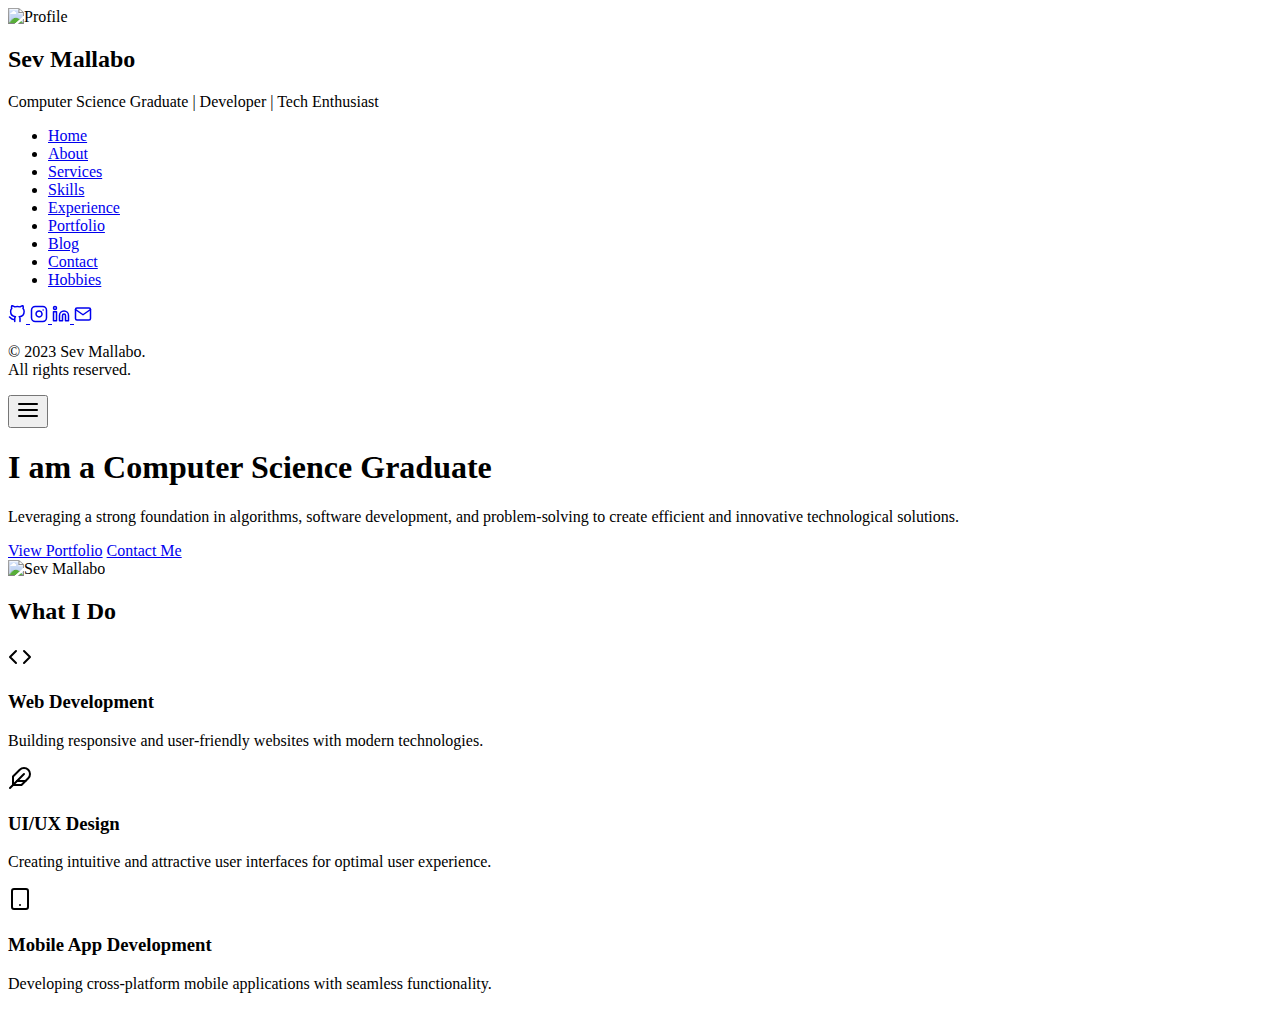
==== index.html @ 5e5dfd2f "Create index.html" ====
<!DOCTYPE html>
<html lang="en">
<head>
  <meta charset="UTF-8">
  <meta name="viewport" content="width=device-width, initial-scale=1.0">
  <title>Home - Sev Mallabo</title>
  <link rel="stylesheet" href="styles.css">
  <link rel="stylesheet" href="https://fonts.googleapis.com/css2?family=Inter:wght@400;500;600;700&display=swap">
</head>
<body>
  <div class="container">
    <!-- Sidebar -->
    <aside class="sidebar" id="sidebar">
      <div class="sidebar-profile">
        <div class="profile-image">
          <img src="/lovable-uploads/cffc312d-ab9f-4803-8ca4-1a12c02d1fd0.png" alt="Profile">
        </div>
        <h2 class="profile-name">Sev Mallabo</h2>
        <p class="profile-title">Computer Science Graduate | Developer | Tech Enthusiast</p>
      </div>
      
      <nav class="sidebar-nav">
        <ul class="nav-list">
          <li class="nav-item"><a href="index.html" class="nav-link active">Home</a></li>
          <li class="nav-item"><a href="about.html" class="nav-link">About</a></li>
          <li class="nav-item"><a href="services.html" class="nav-link">Services</a></li>
          <li class="nav-item"><a href="skills.html" class="nav-link">Skills</a></li>
          <li class="nav-item"><a href="experience.html" class="nav-link">Experience</a></li>
          <li class="nav-item"><a href="portfolio.html" class="nav-link">Portfolio</a></li>
          <li class="nav-item"><a href="blog.html" class="nav-link">Blog</a></li>
          <li class="nav-item"><a href="contact.html" class="nav-link">Contact</a></li>
          <li class="nav-item"><a href="hobbies.html" class="nav-link">Hobbies</a></li>
        </ul>
      </nav>
      
      <div class="sidebar-footer">
        <div class="social-links">
          <a href="#" class="social-link" aria-label="GitHub">
            <svg xmlns="http://www.w3.org/2000/svg" width="18" height="18" viewBox="0 0 24 24" fill="none" stroke="currentColor" stroke-width="2" stroke-linecap="round" stroke-linejoin="round">
              <path d="M9 19c-5 1.5-5-2.5-7-3m14 6v-3.87a3.37 3.37 0 0 0-.94-2.61c3.14-.35 6.44-1.54 6.44-7A5.44 5.44 0 0 0 20 4.77 5.07 5.07 0 0 0 19.91 1S18.73.65 16 2.48a13.38 13.38 0 0 0-7 0C6.27.65 5.09 1 5.09 1A5.07 5.07 0 0 0 5 4.77a5.44 5.44 0 0 0-1.5 3.78c0 5.42 3.3 6.61 6.44 7A3.37 3.37 0 0 0 9 18.13V22"></path>
            </svg>
          </a>
          <a href="#" class="social-link" aria-label="Instagram">
            <svg xmlns="http://www.w3.org/2000/svg" width="18" height="18" viewBox="0 0 24 24" fill="none" stroke="currentColor" stroke-width="2" stroke-linecap="round" stroke-linejoin="round">
              <rect x="2" y="2" width="20" height="20" rx="5" ry="5"></rect>
              <path d="M16 11.37A4 4 0 1 1 12.63 8 4 4 0 0 1 16 11.37z"></path>
              <line x1="17.5" y1="6.5" x2="17.51" y2="6.5"></line>
            </svg>
          </a>
          <a href="#" class="social-link" aria-label="LinkedIn">
            <svg xmlns="http://www.w3.org/2000/svg" width="18" height="18" viewBox="0 0 24 24" fill="none" stroke="currentColor" stroke-width="2" stroke-linecap="round" stroke-linejoin="round">
              <path d="M16 8a6 6 0 0 1 6 6v7h-4v-7a2 2 0 0 0-2-2 2 2 0 0 0-2 2v7h-4v-7a6 6 0 0 1 6-6z"></path>
              <rect x="2" y="9" width="4" height="12"></rect>
              <circle cx="4" cy="4" r="2"></circle>
            </svg>
          </a>
          <a href="mailto:mallabosevadrian@gmail.com" class="social-link" aria-label="Email">
            <svg xmlns="http://www.w3.org/2000/svg" width="18" height="18" viewBox="0 0 24 24" fill="none" stroke="currentColor" stroke-width="2" stroke-linecap="round" stroke-linejoin="round">
              <path d="M4 4h16c1.1 0 2 .9 2 2v12c0 1.1-.9 2-2 2H4c-1.1 0-2-.9-2-2V6c0-1.1.9-2 2-2z"></path>
              <polyline points="22,6 12,13 2,6"></polyline>
            </svg>
          </a>
        </div>
        <p class="copyright">
          © <span id="currentYear">2023</span> Sev Mallabo.<br>All rights reserved.
        </p>
      </div>
    </aside>

    <!-- Mobile Nav Toggle -->
    <button class="mobile-nav-toggle" id="mobileNavToggle" aria-label="Toggle Navigation">
      <svg xmlns="http://www.w3.org/2000/svg" width="24" height="24" viewBox="0 0 24 24" fill="none" stroke="currentColor" stroke-width="2" stroke-linecap="round" stroke-linejoin="round">
        <line x1="3" y1="12" x2="21" y2="12"></line>
        <line x1="3" y1="6" x2="21" y2="6"></line>
        <line x1="3" y1="18" x2="21" y2="18"></line>
      </svg>
    </button>

    <!-- Main Content -->
    <main class="main-content">
      <section class="hero-section">
        <div class="hero-content">
          <div class="hero-text">
            <h1 class="hero-heading">
              I am a <span>Computer Science Graduate</span>
            </h1>
            
            <p class="hero-description">
              Leveraging a strong foundation in algorithms, software development, and problem-solving to create efficient and innovative technological solutions.
            </p>
            
            <div class="hero-buttons">
              <a href="portfolio.html" class="button">View Portfolio</a>
              <a href="contact.html" class="button button-outline">Contact Me</a>
            </div>
          </div>
          
          <div class="hero-image">
            <img src="/lovable-uploads/784d82c9-6864-4e8a-b690-8fb3bcb1a407.png" alt="Sev Mallabo">
          </div>
        </div>
      </section>

      <section class="featured-section">
        <h2 class="section-title">What I Do</h2>
        
        <div class="features">
          <div class="feature-card">
            <div class="feature-icon">
              <svg xmlns="http://www.w3.org/2000/svg" width="24" height="24" viewBox="0 0 24 24" fill="none" stroke="currentColor" stroke-width="2" stroke-linecap="round" stroke-linejoin="round">
                <polyline points="16 18 22 12 16 6"></polyline>
                <polyline points="8 6 2 12 8 18"></polyline>
              </svg>
            </div>
            <h3 class="feature-title">Web Development</h3>
            <p class="feature-description">Building responsive and user-friendly websites with modern technologies.</p>
          </div>
          
          <div class="feature-card">
            <div class="feature-icon">
              <svg xmlns="http://www.w3.org/2000/svg" width="24" height="24" viewBox="0 0 24 24" fill="none" stroke="currentColor" stroke-width="2" stroke-linecap="round" stroke-linejoin="round">
                <path d="M20.24 12.24a6 6 0 0 0-8.49-8.49L5 10.5V19h8.5z"></path>
                <line x1="16" y1="8" x2="2" y2="22"></line>
                <line x1="17.5" y1="15" x2="9" y2="15"></line>
              </svg>
            </div>
            <h3 class="feature-title">UI/UX Design</h3>
            <p class="feature-description">Creating intuitive and attractive user interfaces for optimal user experience.</p>
          </div>
          
          <div class="feature-card">
            <div class="feature-icon">
              <svg xmlns="http://www.w3.org/2000/svg" width="24" height="24" viewBox="0 0 24 24" fill="none" stroke="currentColor" stroke-width="2" stroke-linecap="round" stroke-linejoin="round">
                <rect x="4" y="2" width="16" height="20" rx="2" ry="2"></rect>
                <line x1="12" y1="18" x2="12.01" y2="18"></line>
              </svg>
            </div>
            <h3 class="feature-title">Mobile App Development</h3>
            <p class="feature-description">Developing cross-platform mobile applications with seamless functionality.</p>
          </div>
        </div>
      </section>
    </main>
  </div>

  <script src="https://cdn.gpteng.co/gptengineer.js" type="module"></script>
  <script src="scripts.js"></script>
</body>
</html>
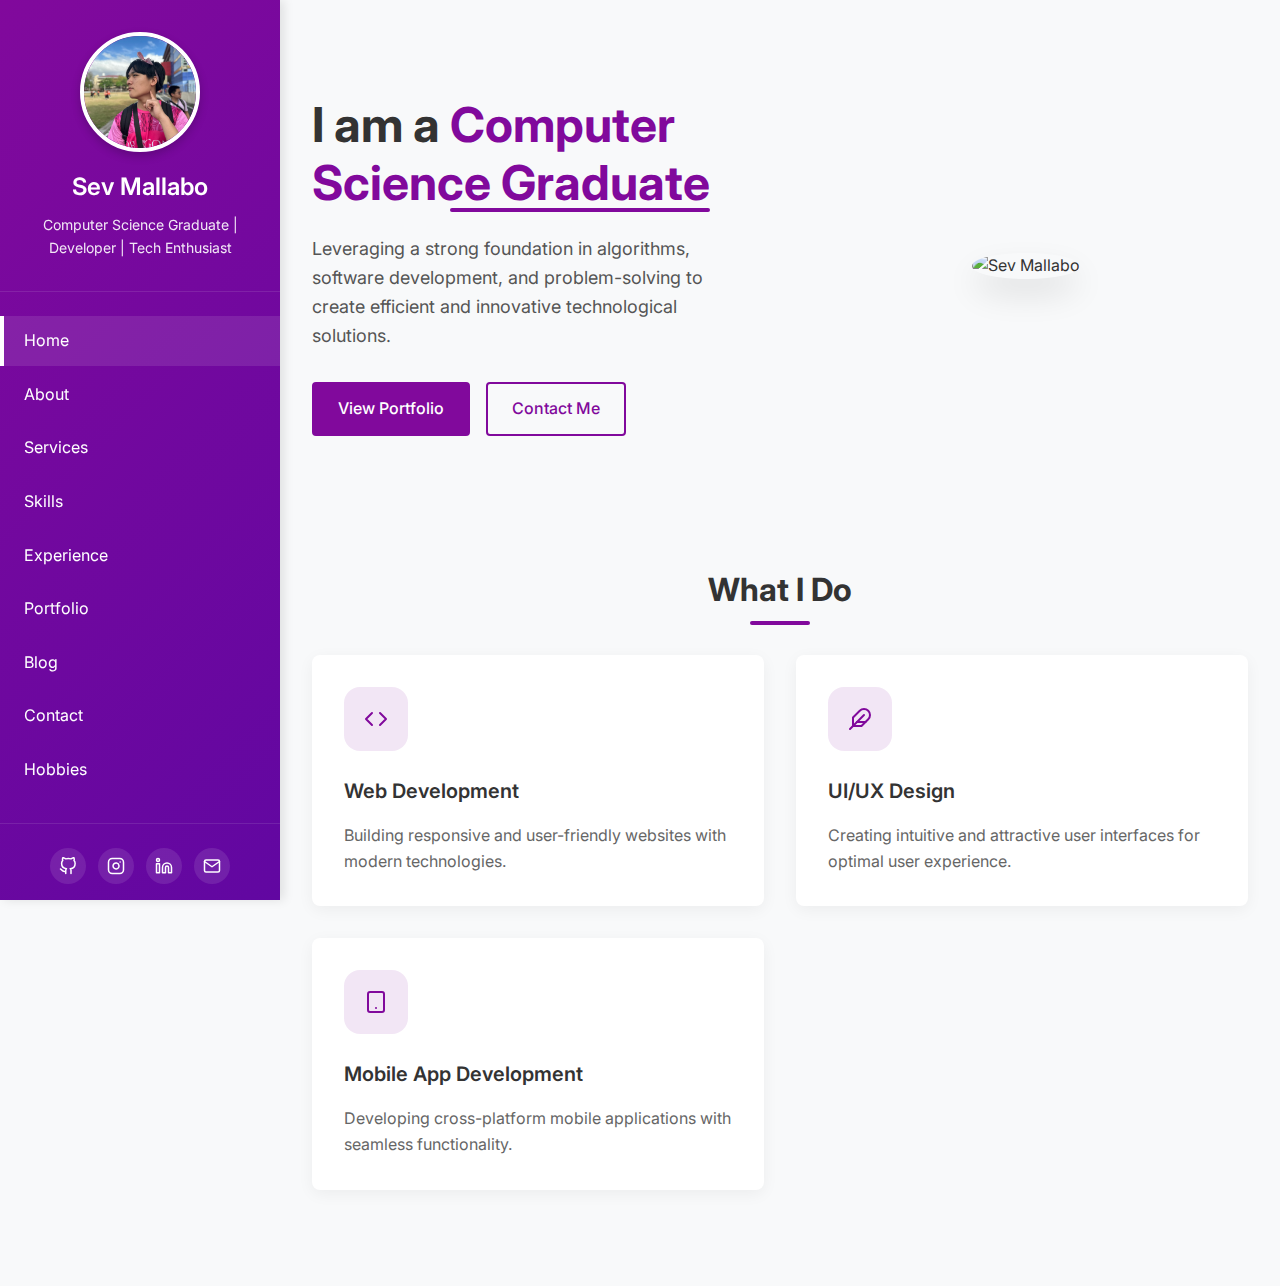
==== commit d415714d: "Update index.html" ====
--- a/index.html
+++ b/index.html
@@ -14,7 +14,7 @@
     <aside class="sidebar" id="sidebar">
       <div class="sidebar-profile">
         <div class="profile-image">
-          <img src="/lovable-uploads/cffc312d-ab9f-4803-8ca4-1a12c02d1fd0.png" alt="Profile">
+          <img src="Messenger_creation_0719EAD4-993F-4F92-BCCF-E6DEE08C369E.jpeg" alt="Profile">
         </div>
         <h2 class="profile-name">Sev Mallabo</h2>
         <p class="profile-title">Computer Science Graduate | Developer | Tech Enthusiast</p>
--- a/styles.css
+++ b/styles.css
@@ -0,0 +1,1069 @@
+
+/* Base Styles */
+* {
+  margin: 0;
+  padding: 0;
+  box-sizing: border-box;
+}
+
+body {
+  font-family: 'Inter', sans-serif;
+  color: #333;
+  background-color: #f8f9fa;
+  line-height: 1.6;
+}
+
+.container {
+  display: flex;
+  min-height: 100vh;
+  position: relative;
+}
+
+/* Sidebar Styles */
+.sidebar {
+  width: 280px;
+  background: linear-gradient(135deg, #81099c, #6107a1);
+  color: #fff;
+  position: fixed;
+  height: 100%;
+  left: 0;
+  top: 0;
+  display: flex;
+  flex-direction: column;
+  box-shadow: 4px 0 10px rgba(0, 0, 0, 0.1);
+  z-index: 1000;
+  transition: transform 0.3s ease;
+  overflow-y: auto;
+}
+
+.sidebar-profile {
+  padding: 2rem 1.5rem;
+  text-align: center;
+  border-bottom: 1px solid rgba(255, 255, 255, 0.1);
+}
+
+.profile-image {
+  width: 120px;
+  height: 120px;
+  border-radius: 50%;
+  overflow: hidden;
+  margin: 0 auto 1rem;
+  border: 4px solid #fff;
+  box-shadow: 0 4px 10px rgba(0, 0, 0, 0.2);
+}
+
+.profile-image img {
+  width: 100%;
+  height: 100%;
+  object-fit: cover;
+}
+
+.profile-name {
+  font-size: 1.5rem;
+  font-weight: 600;
+  margin-bottom: 0.5rem;
+}
+
+.profile-title {
+  font-size: 0.875rem;
+  opacity: 0.9;
+}
+
+.sidebar-nav {
+  flex: 1;
+  padding: 1.5rem 0;
+}
+
+.nav-list {
+  list-style: none;
+}
+
+.nav-item {
+  margin-bottom: 0.25rem;
+}
+
+.nav-link {
+  display: block;
+  padding: 0.75rem 1.5rem;
+  color: #fff;
+  text-decoration: none;
+  transition: all 0.2s ease;
+  position: relative;
+}
+
+.nav-link:hover, .nav-link.active {
+  background-color: rgba(255, 255, 255, 0.1);
+}
+
+.nav-link.active::before {
+  content: '';
+  position: absolute;
+  left: 0;
+  top: 0;
+  height: 100%;
+  width: 4px;
+  background-color: #fff;
+}
+
+.sidebar-footer {
+  padding: 1.5rem;
+  border-top: 1px solid rgba(255, 255, 255, 0.1);
+  text-align: center;
+}
+
+.social-links {
+  display: flex;
+  justify-content: center;
+  gap: 0.75rem;
+  margin-bottom: 1rem;
+}
+
+.social-link {
+  display: flex;
+  align-items: center;
+  justify-content: center;
+  width: 36px;
+  height: 36px;
+  border-radius: 50%;
+  background-color: rgba(255, 255, 255, 0.1);
+  color: #fff;
+  transition: all 0.2s ease;
+}
+
+.social-link:hover {
+  background-color: rgba(255, 255, 255, 0.2);
+  transform: translateY(-2px);
+}
+
+.copyright {
+  font-size: 0.75rem;
+  opacity: 0.8;
+}
+
+/* Mobile Nav Toggle */
+.mobile-nav-toggle {
+  display: none;
+  position: fixed;
+  top: 1rem;
+  right: 1rem;
+  z-index: 1001;
+  background-color: #81099c;
+  color: white;
+  border: none;
+  width: 48px;
+  height: 48px;
+  border-radius: 50%;
+  cursor: pointer;
+  box-shadow: 0 2px 10px rgba(0, 0, 0, 0.2);
+  align-items: center;
+  justify-content: center;
+}
+
+/* Main Content Styles */
+.main-content {
+  flex: 1;
+  margin-left: 280px;
+  padding: 2rem;
+  transition: margin-left 0.3s ease;
+}
+
+/* Hero Section Styles */
+.hero-section {
+  padding: 4rem 0;
+}
+
+.hero-content {
+  display: flex;
+  align-items: center;
+  gap: 3rem;
+}
+
+.hero-text {
+  flex: 1;
+}
+
+.hero-heading {
+  font-size: 3rem;
+  font-weight: 700;
+  margin-bottom: 1.5rem;
+  line-height: 1.2;
+}
+
+.hero-heading span {
+  color: #81099c;
+  position: relative;
+}
+
+.hero-heading span::after {
+  content: '';
+  position: absolute;
+  bottom: 0;
+  left: 0;
+  width: 100%;
+  height: 4px;
+  background-color: #81099c;
+  border-radius: 2px;
+}
+
+.hero-description {
+  font-size: 1.125rem;
+  margin-bottom: 2rem;
+  max-width: 600px;
+  color: #555;
+}
+
+.hero-buttons {
+  display: flex;
+  gap: 1rem;
+}
+
+.button {
+  display: inline-block;
+  background-color: #81099c;
+  color: white;
+  padding: 0.75rem 1.5rem;
+  border-radius: 4px;
+  text-decoration: none;
+  font-weight: 500;
+  transition: all 0.2s ease;
+  border: 2px solid #81099c;
+}
+
+.button:hover {
+  background-color: #6107a1;
+  border-color: #6107a1;
+  transform: translateY(-2px);
+  box-shadow: 0 4px 8px rgba(97, 7, 161, 0.2);
+}
+
+.button-outline {
+  background-color: transparent;
+  color: #81099c;
+}
+
+.button-outline:hover {
+  background-color: #81099c;
+  color: white;
+}
+
+.hero-image {
+  flex: 1;
+  display: flex;
+  justify-content: center;
+}
+
+.hero-image img {
+  max-width: 100%;
+  height: auto;
+  border-radius: 50%;
+  box-shadow: 0 16px 32px rgba(0, 0, 0, 0.1);
+}
+
+/* Featured Section Styles */
+.featured-section {
+  padding: 4rem 0;
+}
+
+.section-title {
+  font-size: 2rem;
+  margin-bottom: 2.5rem;
+  text-align: center;
+  position: relative;
+  display: inline-block;
+  left: 50%;
+  transform: translateX(-50%);
+}
+
+.section-title::after {
+  content: '';
+  position: absolute;
+  bottom: -10px;
+  left: 50%;
+  transform: translateX(-50%);
+  width: 60px;
+  height: 4px;
+  background-color: #81099c;
+  border-radius: 2px;
+}
+
+.features {
+  display: grid;
+  grid-template-columns: repeat(auto-fit, minmax(300px, 1fr));
+  gap: 2rem;
+}
+
+.feature-card {
+  background-color: #fff;
+  border-radius: 8px;
+  padding: 2rem;
+  box-shadow: 0 4px 16px rgba(0, 0, 0, 0.05);
+  transition: all 0.3s ease;
+}
+
+.feature-card:hover {
+  transform: translateY(-10px);
+  box-shadow: 0 10px 30px rgba(0, 0, 0, 0.1);
+}
+
+.feature-icon {
+  width: 64px;
+  height: 64px;
+  background-color: rgba(129, 9, 156, 0.1);
+  border-radius: 16px;
+  display: flex;
+  align-items: center;
+  justify-content: center;
+  margin-bottom: 1.5rem;
+  color: #81099c;
+}
+
+.feature-title {
+  font-size: 1.25rem;
+  margin-bottom: 1rem;
+  font-weight: 600;
+}
+
+.feature-description {
+  color: #666;
+}
+
+/* About Page Styles */
+.about-section {
+  padding: 4rem 0;
+}
+
+.about-content {
+  display: grid;
+  grid-template-columns: 1fr 2fr;
+  gap: 3rem;
+  align-items: center;
+}
+
+.about-image {
+  border-radius: 50%;
+  overflow: hidden;
+  box-shadow: 0 10px 30px rgba(0, 0, 0, 0.1);
+}
+
+.about-image img {
+  width: 100%;
+  height: auto;
+  display: block;
+  border-radius: 50%;
+}
+
+.about-text h2 {
+  font-size: 2rem;
+  margin-bottom: 1.5rem;
+  position: relative;
+  display: inline-block;
+}
+
+.about-text h2::after {
+  content: '';
+  position: absolute;
+  bottom: -10px;
+  left: 0;
+  width: 60px;
+  height: 4px;
+  background-color: #81099c;
+  border-radius: 2px;
+}
+
+.about-text p {
+  margin-bottom: 1.5rem;
+  color: #555;
+}
+
+/* Services Page Styles */
+.services-section {
+  padding: 4rem 0;
+}
+
+.services-grid {
+  display: grid;
+  grid-template-columns: repeat(auto-fill, minmax(300px, 1fr));
+  gap: 2rem;
+}
+
+.service-card {
+  background-color: #fff;
+  border-radius: 8px;
+  padding: 2rem;
+  box-shadow: 0 4px 16px rgba(0, 0, 0, 0.05);
+  transition: all 0.3s ease;
+  text-align: center;
+}
+
+.service-card:hover {
+  transform: translateY(-10px);
+  box-shadow: 0 10px 30px rgba(0, 0, 0, 0.1);
+}
+
+.service-icon {
+  width: 80px;
+  height: 80px;
+  background-color: rgba(129, 9, 156, 0.1);
+  border-radius: 50%;
+  display: flex;
+  align-items: center;
+  justify-content: center;
+  margin: 0 auto 1.5rem;
+  color: #81099c;
+}
+
+.service-title {
+  font-size: 1.5rem;
+  margin-bottom: 1rem;
+  font-weight: 600;
+}
+
+.service-description {
+  color: #666;
+  margin-bottom: 1.5rem;
+}
+
+.service-price {
+  font-size: 1.25rem;
+  font-weight: 700;
+  color: #81099c;
+}
+
+/* Skills Page Styles */
+.skills-section {
+  padding: 4rem 0;
+}
+
+.skills-container {
+  display: grid;
+  grid-template-columns: repeat(2, 1fr);
+  gap: 3rem;
+}
+
+.skills-category {
+  margin-bottom: 3rem;
+}
+
+.skills-category h3 {
+  font-size: 1.5rem;
+  margin-bottom: 1.5rem;
+  position: relative;
+  display: inline-block;
+}
+
+.skills-category h3::after {
+  content: '';
+  position: absolute;
+  bottom: -8px;
+  left: 0;
+  width: 40px;
+  height: 3px;
+  background-color: #81099c;
+  border-radius: 2px;
+}
+
+.skill-item {
+  margin-bottom: 1.5rem;
+}
+
+.skill-info {
+  display: flex;
+  justify-content: space-between;
+  margin-bottom: 0.5rem;
+}
+
+.skill-name {
+  font-weight: 500;
+}
+
+.skill-percent {
+  color: #81099c;
+  font-weight: 600;
+}
+
+.skill-bar {
+  height: 8px;
+  background-color: #e9ecef;
+  border-radius: 4px;
+  overflow: hidden;
+}
+
+.skill-progress {
+  height: 100%;
+  background-color: #81099c;
+  border-radius: 4px;
+}
+
+/* Experience Page Styles */
+.experience-section {
+  padding: 4rem 0;
+}
+
+.timeline {
+  position: relative;
+  max-width: 800px;
+  margin: 0 auto;
+}
+
+.timeline::after {
+  content: '';
+  position: absolute;
+  width: 4px;
+  background-color: #e9ecef;
+  top: 0;
+  bottom: 0;
+  left: 50%;
+  transform: translateX(-50%);
+}
+
+.timeline-item {
+  padding: 10px 40px;
+  position: relative;
+  width: 50%;
+  box-sizing: border-box;
+}
+
+.timeline-item::after {
+  content: '';
+  position: absolute;
+  width: 20px;
+  height: 20px;
+  background-color: #81099c;
+  border-radius: 50%;
+  top: 30px;
+  z-index: 1;
+}
+
+.timeline-item:nth-child(odd) {
+  left: 0;
+  text-align: right;
+}
+
+.timeline-item:nth-child(odd)::after {
+  right: -10px;
+}
+
+.timeline-item:nth-child(even) {
+  left: 50%;
+  text-align: left;
+}
+
+.timeline-item:nth-child(even)::after {
+  left: -10px;
+}
+
+.timeline-content {
+  padding: 20px;
+  background-color: #fff;
+  position: relative;
+  border-radius: 8px;
+  box-shadow: 0 4px 16px rgba(0, 0, 0, 0.05);
+}
+
+.timeline-date {
+  color: #81099c;
+  font-weight: 600;
+  margin-bottom: 0.5rem;
+}
+
+.timeline-title {
+  font-size: 1.25rem;
+  margin-bottom: 0.5rem;
+}
+
+.timeline-company {
+  font-style: italic;
+  color: #666;
+  margin-bottom: 1rem;
+}
+
+/* Portfolio Page Styles */
+.portfolio-section {
+  padding: 4rem 0;
+}
+
+.portfolio-filters {
+  display: flex;
+  justify-content: center;
+  margin-bottom: 2rem;
+  flex-wrap: wrap;
+}
+
+.portfolio-filter {
+  padding: 0.5rem 1.5rem;
+  background-color: transparent;
+  border: none;
+  cursor: pointer;
+  font-weight: 500;
+  color: #555;
+  transition: all 0.2s ease;
+}
+
+.portfolio-filter:hover, .portfolio-filter.active {
+  color: #81099c;
+}
+
+.portfolio-grid {
+  display: grid;
+  grid-template-columns: repeat(auto-fill, minmax(300px, 1fr));
+  gap: 2rem;
+}
+
+.portfolio-item {
+  position: relative;
+  border-radius: 8px;
+  overflow: hidden;
+}
+
+.portfolio-image {
+  width: 100%;
+  height: 250px;
+  object-fit: cover;
+  transition: all 0.3s ease;
+}
+
+.portfolio-overlay {
+  position: absolute;
+  top: 0;
+  left: 0;
+  width: 100%;
+  height: 100%;
+  background-color: rgba(129, 9, 156, 0.8);
+  display: flex;
+  align-items: center;
+  justify-content: center;
+  flex-direction: column;
+  opacity: 0;
+  transition: opacity 0.3s ease;
+}
+
+.portfolio-item:hover .portfolio-overlay {
+  opacity: 1;
+}
+
+.portfolio-item:hover .portfolio-image {
+  transform: scale(1.1);
+}
+
+.portfolio-title {
+  color: #fff;
+  font-size: 1.25rem;
+  margin-bottom: 0.5rem;
+}
+
+.portfolio-category {
+  color: rgba(255, 255, 255, 0.8);
+  font-size: 0.875rem;
+}
+
+/* Blog Page Styles */
+.blog-section {
+  padding: 4rem 0;
+}
+
+.blog-grid {
+  display: grid;
+  grid-template-columns: repeat(auto-fill, minmax(300px, 1fr));
+  gap: 2rem;
+}
+
+.blog-card {
+  background-color: #fff;
+  border-radius: 8px;
+  overflow: hidden;
+  box-shadow: 0 4px 16px rgba(0, 0, 0, 0.05);
+  transition: all 0.3s ease;
+}
+
+.blog-card:hover {
+  transform: translateY(-10px);
+  box-shadow: 0 10px 30px rgba(0, 0, 0, 0.1);
+}
+
+.blog-image {
+  height: 200px;
+  overflow: hidden;
+}
+
+.blog-image img {
+  width: 100%;
+  height: 100%;
+  object-fit: cover;
+  transition: all 0.3s ease;
+}
+
+.blog-card:hover .blog-image img {
+  transform: scale(1.1);
+}
+
+.blog-content {
+  padding: 1.5rem;
+}
+
+.blog-date {
+  color: #81099c;
+  font-size: 0.875rem;
+  margin-bottom: 0.5rem;
+}
+
+.blog-title {
+  font-size: 1.25rem;
+  margin-bottom: 1rem;
+}
+
+.blog-excerpt {
+  color: #666;
+  margin-bottom: 1.5rem;
+}
+
+.read-more {
+  color: #81099c;
+  text-decoration: none;
+  font-weight: 500;
+  display: inline-flex;
+  align-items: center;
+  transition: all 0.2s ease;
+}
+
+.read-more:hover {
+  color: #6107a1;
+}
+
+.read-more svg {
+  margin-left: 0.25rem;
+  transition: all 0.2s ease;
+}
+
+.read-more:hover svg {
+  transform: translateX(4px);
+}
+
+/* Contact Page Styles */
+.contact-section {
+  padding: 4rem 0;
+}
+
+.contact-content {
+  display: grid;
+  grid-template-columns: repeat(2, 1fr);
+  gap: 3rem;
+}
+
+.contact-info h3 {
+  font-size: 1.5rem;
+  margin-bottom: 1.5rem;
+  position: relative;
+  display: inline-block;
+}
+
+.contact-info h3::after {
+  content: '';
+  position: absolute;
+  bottom: -8px;
+  left: 0;
+  width: 40px;
+  height: 3px;
+  background-color: #81099c;
+  border-radius: 2px;
+}
+
+.contact-detail {
+  display: flex;
+  align-items: center;
+  margin-bottom: 1.5rem;
+}
+
+.contact-icon {
+  width: 48px;
+  height: 48px;
+  background-color: rgba(129, 9, 156, 0.1);
+  border-radius: 50%;
+  display: flex;
+  align-items: center;
+  justify-content: center;
+  color: #81099c;
+  margin-right: 1rem;
+}
+
+.contact-text h4 {
+  margin-bottom: 0.25rem;
+}
+
+.contact-text p, .contact-text a {
+  color: #666;
+}
+
+.contact-text a {
+  text-decoration: none;
+  transition: all 0.2s ease;
+}
+
+.contact-text a:hover {
+  color: #81099c;
+}
+
+.contact-form {
+  background-color: #fff;
+  border-radius: 8px;
+  padding: 2rem;
+  box-shadow: 0 4px 16px rgba(0, 0, 0, 0.05);
+}
+
+.form-group {
+  margin-bottom: 1.5rem;
+}
+
+.form-group label {
+  display: block;
+  margin-bottom: 0.5rem;
+  font-weight: 500;
+}
+
+.form-control {
+  width: 100%;
+  padding: 0.75rem;
+  border: 1px solid #ddd;
+  border-radius: 4px;
+  font-family: inherit;
+  font-size: 1rem;
+  transition: all 0.2s ease;
+}
+
+.form-control:focus {
+  border-color: #81099c;
+  outline: none;
+  box-shadow: 0 0 0 2px rgba(129, 9, 156, 0.1);
+}
+
+textarea.form-control {
+  resize: vertical;
+  min-height: 150px;
+}
+
+.submit-button {
+  background-color: #81099c;
+  color: white;
+  border: none;
+  padding: 0.75rem 1.5rem;
+  border-radius: 4px;
+  font-weight: 500;
+  cursor: pointer;
+  transition: all 0.2s ease;
+}
+
+.submit-button:hover {
+  background-color: #6107a1;
+  transform: translateY(-2px);
+  box-shadow: 0 4px 8px rgba(97, 7, 161, 0.2);
+}
+
+/* Hobbies Page Styles */
+.hobbies-section {
+  padding: 4rem 0;
+}
+
+.hobbies-content {
+  display: grid;
+  grid-template-columns: repeat(auto-fill, minmax(300px, 1fr));
+  gap: 2rem;
+}
+
+.hobby-card {
+  background-color: #fff;
+  border-radius: 8px;
+  overflow: hidden;
+  box-shadow: 0 4px 16px rgba(0, 0, 0, 0.05);
+  transition: all 0.3s ease;
+}
+
+.hobby-card:hover {
+  transform: translateY(-10px);
+  box-shadow: 0 10px 30px rgba(0, 0, 0, 0.1);
+}
+
+.hobby-image {
+  height: 200px;
+  overflow: hidden;
+}
+
+.hobby-image img {
+  width: 100%;
+  height: 100%;
+  object-fit: cover;
+  transition: all 0.3s ease;
+}
+
+.hobby-card:hover .hobby-image img {
+  transform: scale(1.1);
+}
+
+.hobby-content {
+  padding: 1.5rem;
+}
+
+.hobby-title {
+  font-size: 1.25rem;
+  margin-bottom: 1rem;
+}
+
+.hobby-description {
+  color: #666;
+}
+
+/* Responsive Styles */
+@media (max-width: 1024px) {
+  .about-content {
+    grid-template-columns: 1fr;
+    text-align: center;
+  }
+  
+  .about-image {
+    max-width: 300px;
+    margin: 0 auto 2rem;
+  }
+  
+  .about-text h2::after {
+    left: 50%;
+    transform: translateX(-50%);
+  }
+  
+  .contact-content {
+    grid-template-columns: 1fr;
+  }
+  
+  .contact-info {
+    text-align: center;
+  }
+  
+  .contact-info h3::after {
+    left: 50%;
+    transform: translateX(-50%);
+  }
+  
+  .contact-detail {
+    flex-direction: column;
+    text-align: center;
+  }
+  
+  .contact-icon {
+    margin-right: 0;
+    margin-bottom: 0.5rem;
+  }
+}
+
+@media (max-width: 768px) {
+  .sidebar {
+    transform: translateX(-100%);
+    transition: transform 0.3s ease;
+  }
+  
+  .sidebar.active {
+    transform: translateX(0);
+  }
+  
+  .mobile-nav-toggle {
+    display: flex;
+  }
+  
+  .main-content {
+    margin-left: 0;
+  }
+  
+  .hero-content {
+    flex-direction: column;
+    text-align: center;
+  }
+  
+  .hero-buttons {
+    justify-content: center;
+  }
+  
+  .hero-image {
+    order: -1;
+    margin-bottom: 2rem;
+  }
+  
+  .hero-heading {
+    font-size: 2.25rem;
+  }
+  
+  .section-title {
+    font-size: 1.75rem;
+  }
+  
+  .timeline::after {
+    left: 30px;
+  }
+  
+  .timeline-item {
+    width: 100%;
+    padding-left: 70px;
+    padding-right: 20px;
+  }
+  
+  .timeline-item:nth-child(odd) {
+    text-align: left;
+  }
+  
+  .timeline-item:nth-child(odd)::after {
+    right: auto;
+    left: 20px;
+  }
+  
+  .timeline-item:nth-child(even) {
+    left: 0;
+  }
+  
+  .timeline-item:nth-child(even)::after {
+    left: 20px;
+  }
+}
+
+@media (max-width: 576px) {
+  .hero-heading {
+    font-size: 1.75rem;
+  }
+  
+  .hero-description {
+    font-size: 1rem;
+  }
+  
+  .hero-buttons {
+    flex-direction: column;
+    gap: 0.75rem;
+  }
+  
+  .button {
+    width: 100%;
+    text-align: center;
+  }
+  
+  .feature-card {
+    padding: 1.5rem;
+  }
+  
+  .portfolio-filters {
+    gap: 0.5rem;
+  }
+  
+  .portfolio-filter {
+    padding: 0.5rem 0.75rem;
+    font-size: 0.875rem;
+  }
+}
+
+/* Animations */
+@keyframes fadeIn {
+  from {
+    opacity: 0;
+    transform: translateY(20px);
+  }
+  to {
+    opacity: 1;
+    transform: translateY(0);
+  }
+}
+
+.animate-fadeIn {
+  animation: fadeIn 0.5s ease forwards;
+}
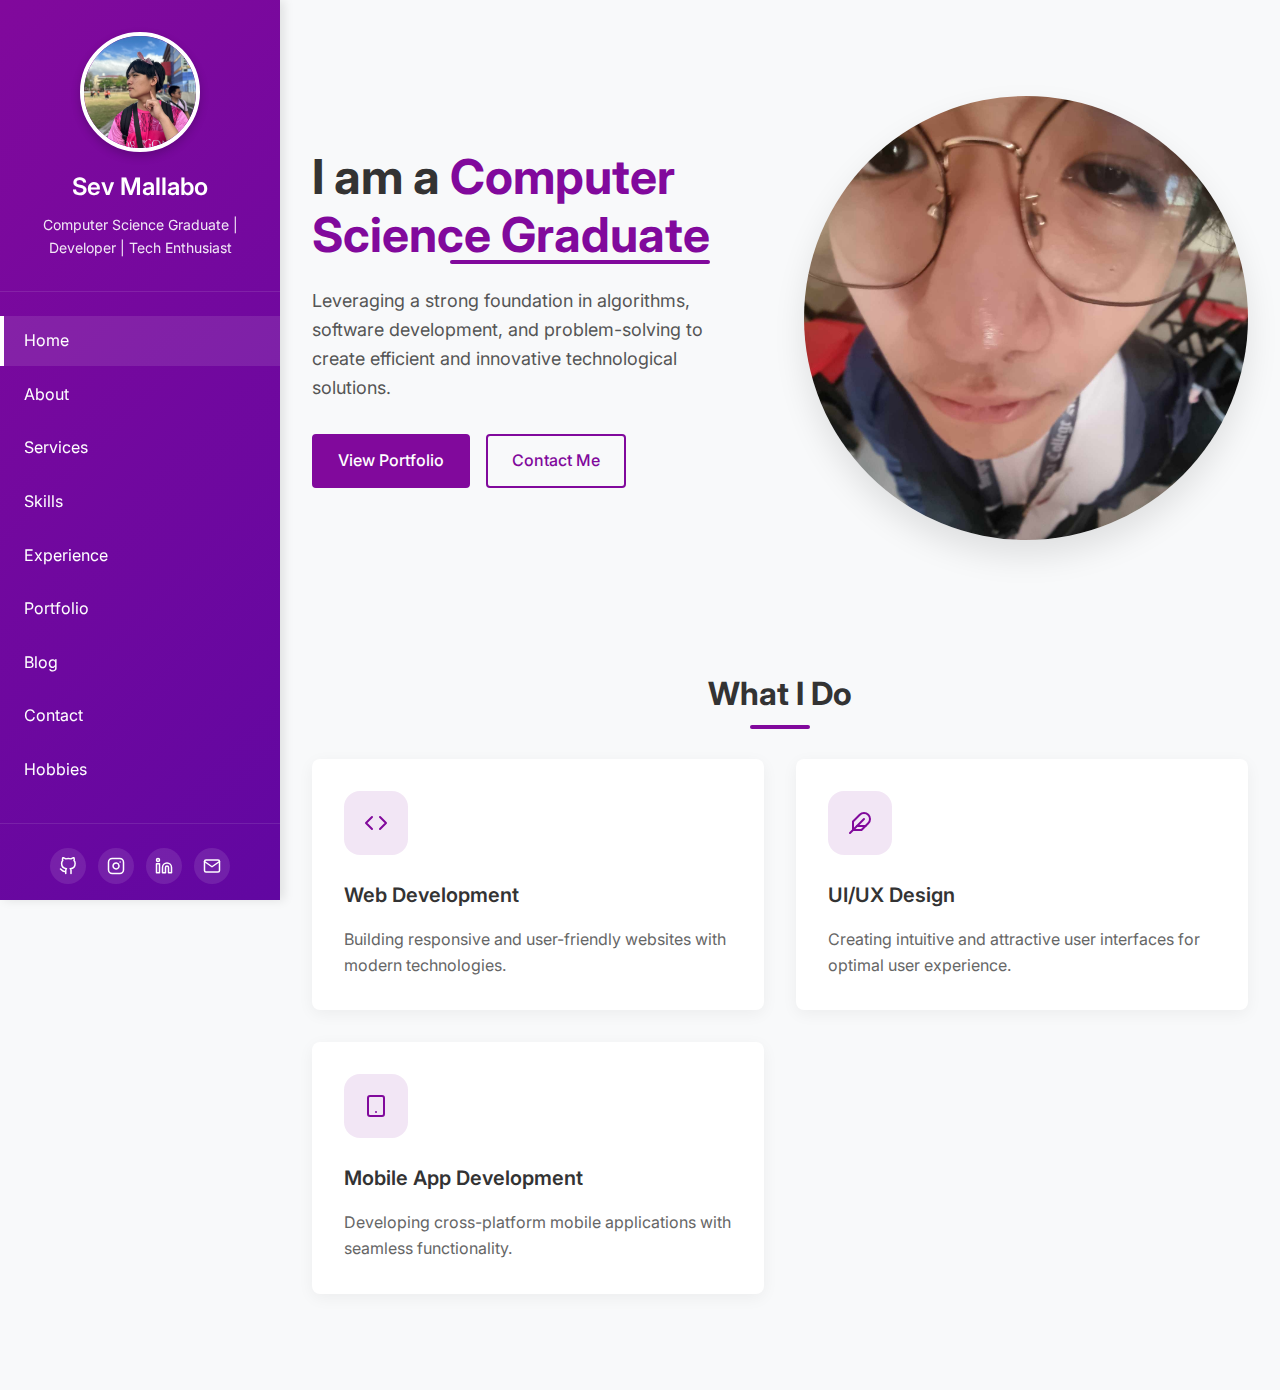
==== commit ba877de9: "Update index.html" ====
--- a/index.html
+++ b/index.html
@@ -97,7 +97,7 @@
           </div>
           
           <div class="hero-image">
-            <img src="/lovable-uploads/784d82c9-6864-4e8a-b690-8fb3bcb1a407.png" alt="Sev Mallabo">
+            <img src="IMG_20240208_205248_072.jpg" alt="Sev Mallabo">
           </div>
         </div>
       </section>
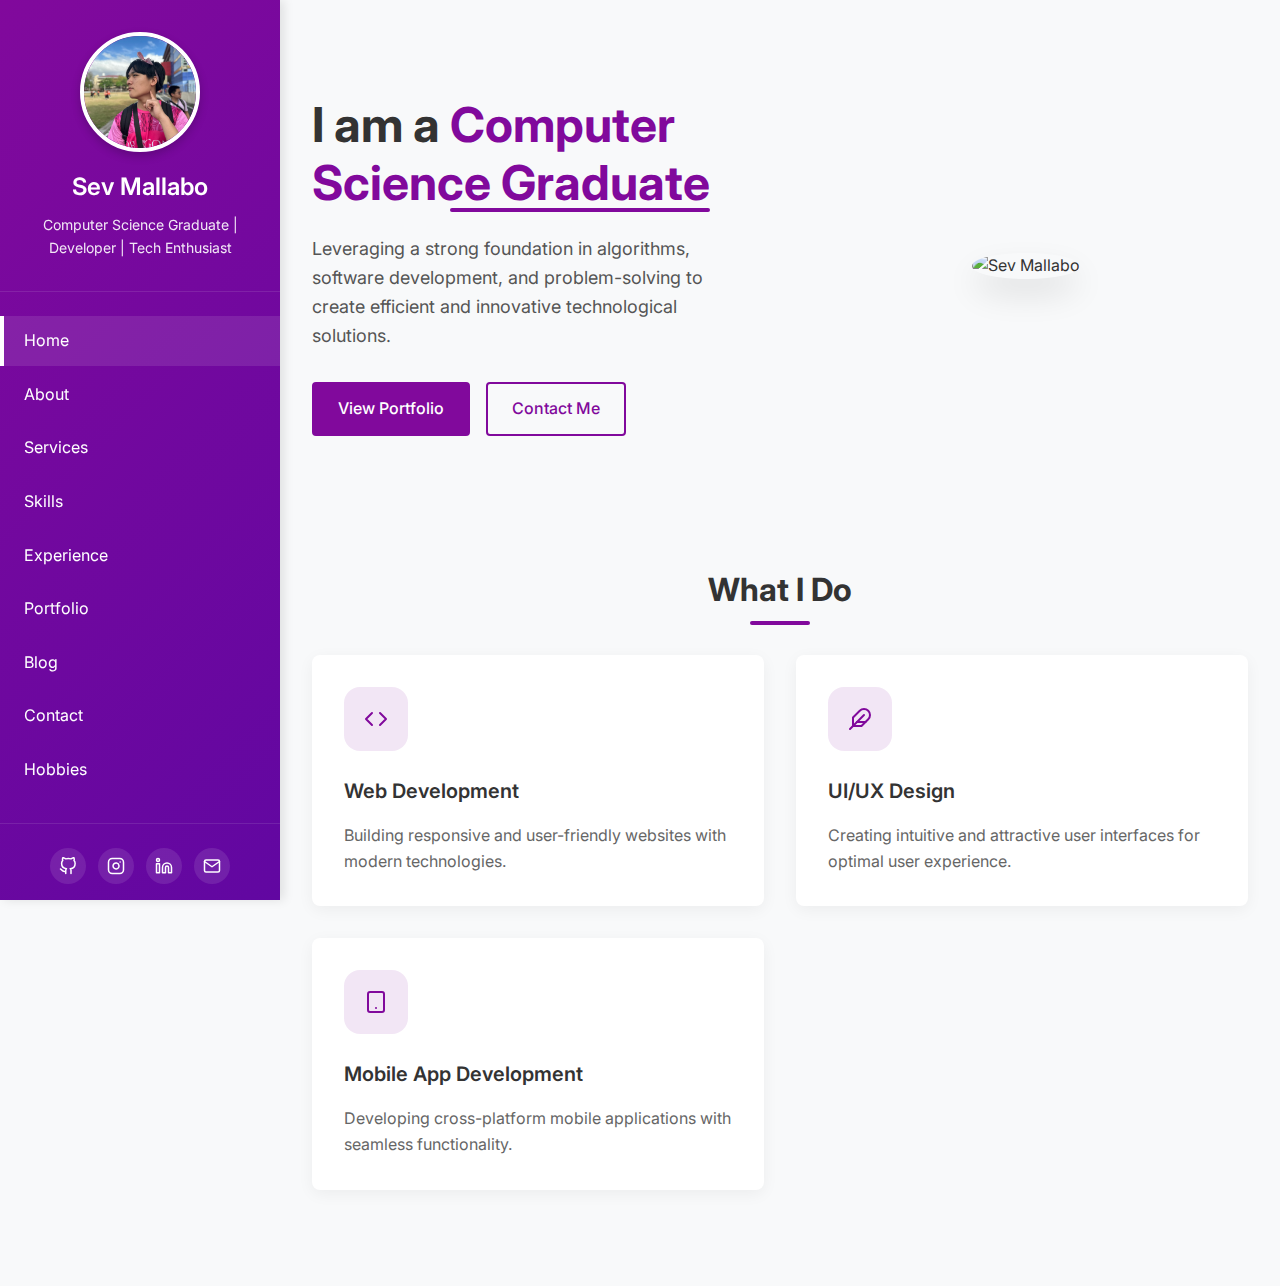
==== commit 464805e4: "Update index.html" ====
--- a/index.html
+++ b/index.html
@@ -97,7 +97,7 @@
           </div>
           
           <div class="hero-image">
-            <img src="IMG_20240208_205248_072.jpg" alt="Sev Mallabo">
+            <img src="IMG_20240208_205248_072.jpeg" alt="Sev Mallabo">
           </div>
         </div>
       </section>
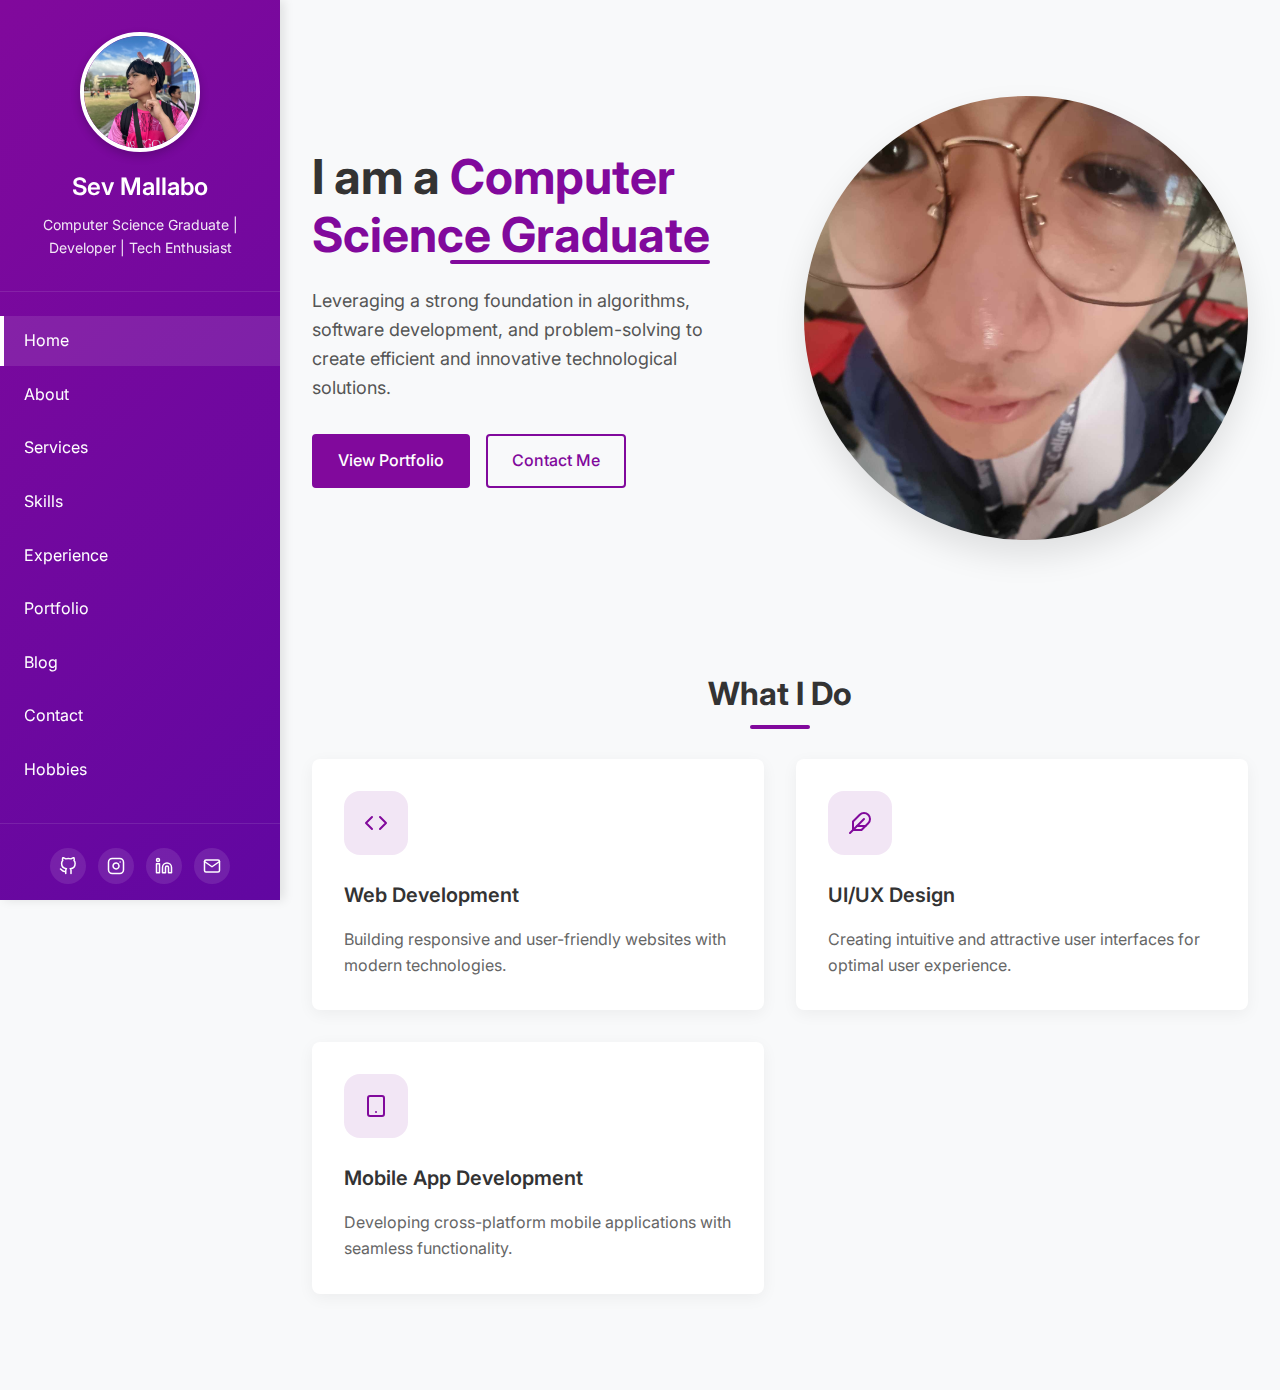
==== commit eea0b3cc: "Update index.html" ====
--- a/index.html
+++ b/index.html
@@ -97,7 +97,7 @@
           </div>
           
           <div class="hero-image">
-            <img src="IMG_20240208_205248_072.jpeg" alt="Sev Mallabo">
+            <img src="IMG_20240208_205248_072.jpg" alt="Sev Mallabo">
           </div>
         </div>
       </section>
